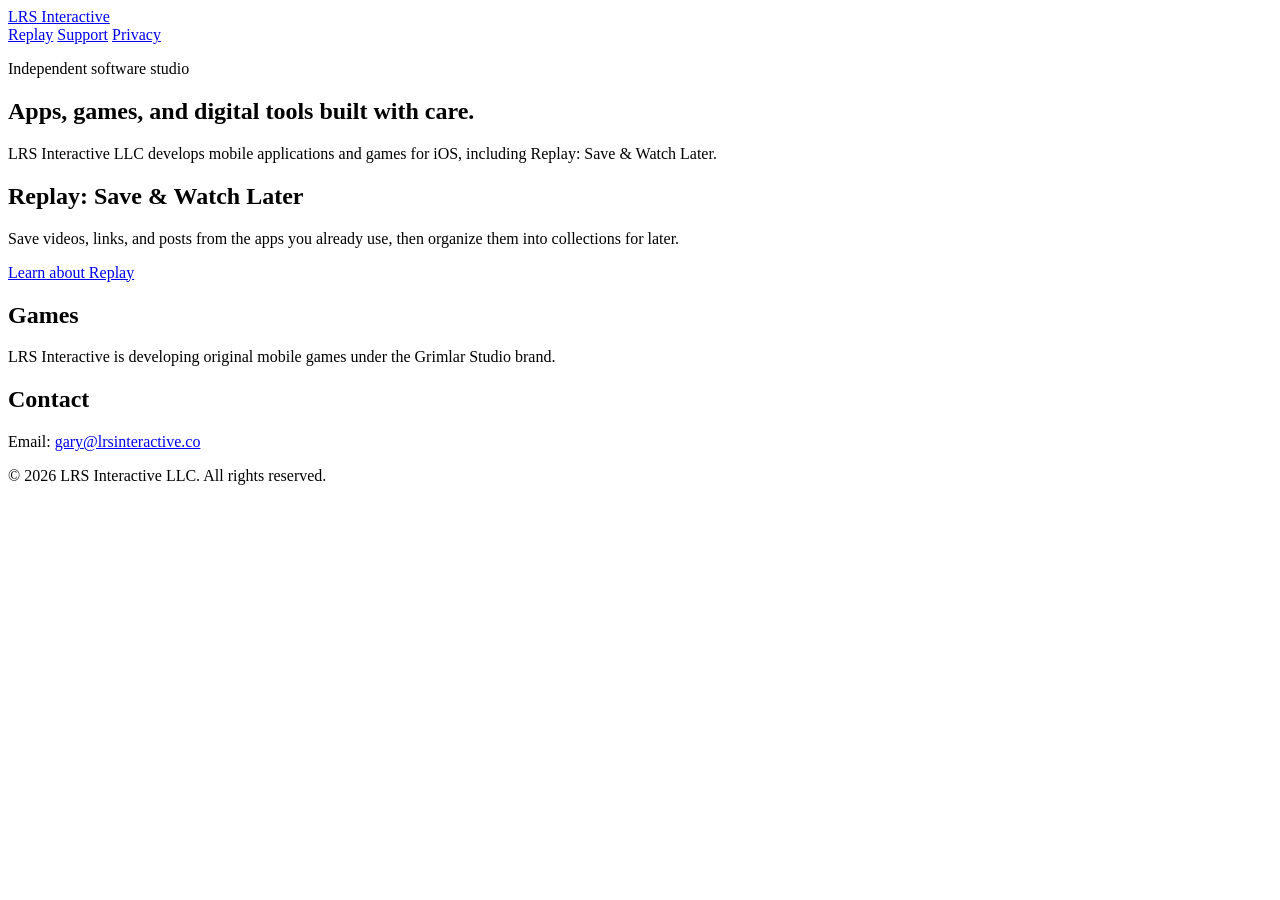
==== index.html @ 7344cbc9 "Create index.html" ====
<!doctype html>
<html lang="en">
<head>
  <meta charset="utf-8">
  <meta name="viewport" content="width=device-width, initial-scale=1">
  <title>LRS Interactive LLC</title>
  <meta name="description" content="LRS Interactive LLC is an independent software studio developing mobile apps, games, and digital tools.">
  <link rel="stylesheet" href="/styles.css">
</head>
<body>
  <header class="site-header">
    <div class="container nav">
      <a class="logo" href="/">LRS Interactive</a>
      <nav>
        <a href="/replay/">Replay</a>
        <a href="/replay/support/">Support</a>
        <a href="/replay/privacy/">Privacy</a>
      </nav>
    </div>
  </header>

  <main>
    <section class="hero container">
      <p class="eyebrow">Independent software studio</p>
      <h1>Apps, games, and digital tools built with care.</h1>
      <p class="lead">
        LRS Interactive LLC develops mobile applications and games for iOS, including Replay: Save & Watch Later.
      </p>
    </section>

    <section class="container card-grid">
      <article class="card">
        <h2>Replay: Save & Watch Later</h2>
        <p>
          Save videos, links, and posts from the apps you already use, then organize them into collections for later.
        </p>
        <a class="button" href="/replay/">Learn about Replay</a>
      </article>

      <article class="card">
        <h2>Games</h2>
        <p>
          LRS Interactive is developing original mobile games under the Grimlar Studio brand.
        </p>
      </article>
    </section>

    <section class="container contact">
      <h2>Contact</h2>
      <p>
        Email: <a href="mailto:gary@lrsinteractive.co">gary@lrsinteractive.co</a>
      </p>
    </section>
  </main>

  <footer class="site-footer">
    <div class="container">
      <p>© <span id="year"></span> LRS Interactive LLC. All rights reserved.</p>
    </div>
  </footer>

  <script>
    document.getElementById("year").textContent = new Date().getFullYear();
  </script>
</body>
</html>
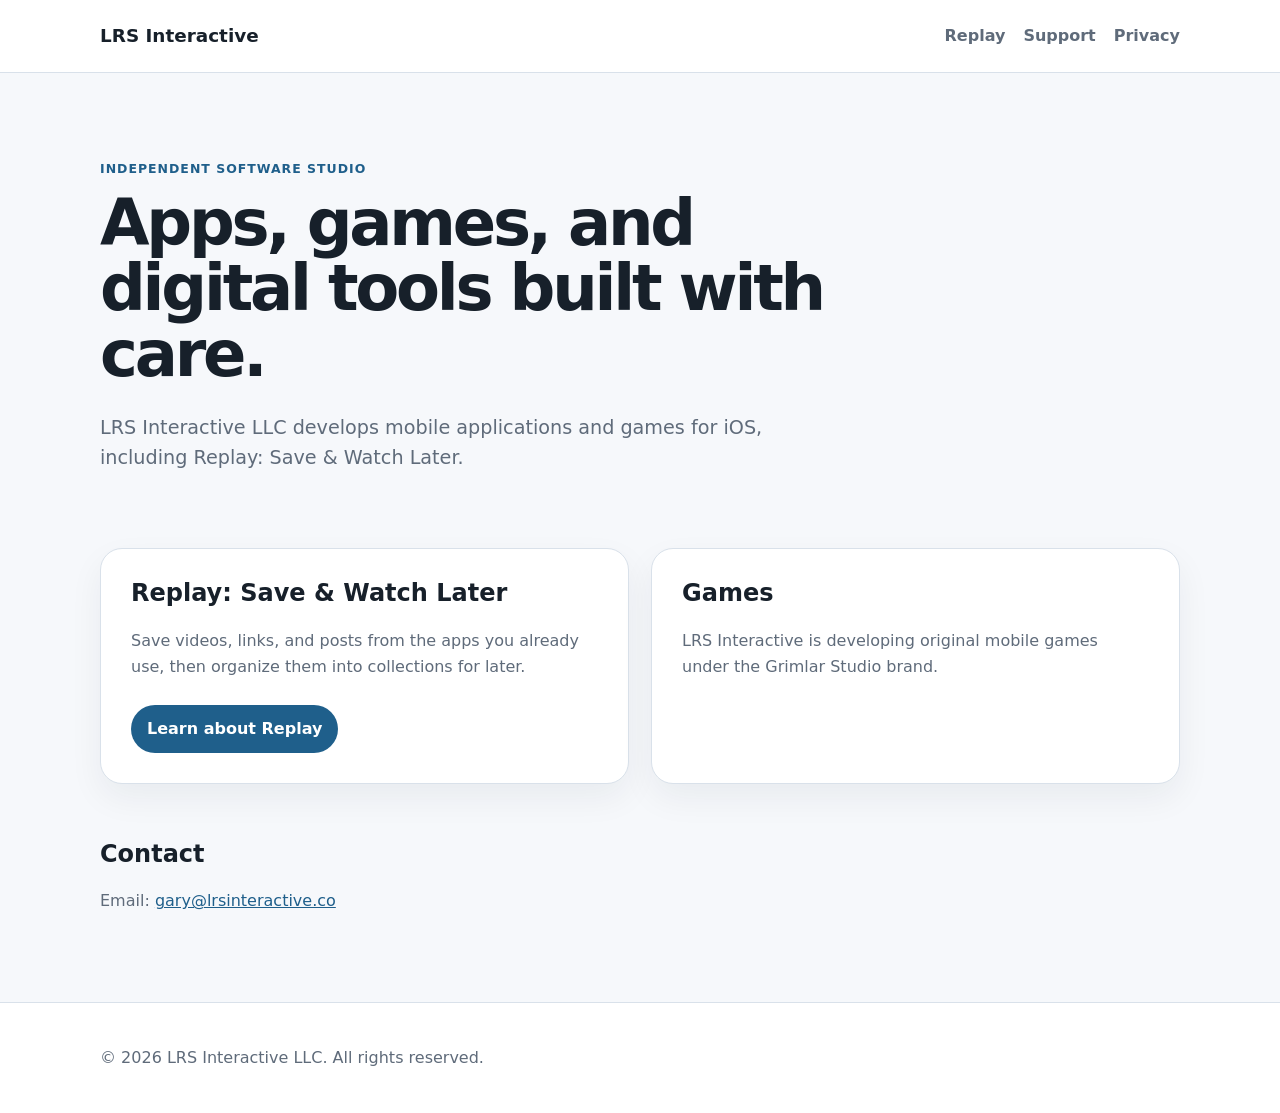
==== commit fa1874f6: "Update index.html" ====
--- a/index.html
+++ b/index.html
@@ -5,7 +5,7 @@
   <meta name="viewport" content="width=device-width, initial-scale=1">
   <title>LRS Interactive LLC</title>
   <meta name="description" content="LRS Interactive LLC is an independent software studio developing mobile apps, games, and digital tools.">
-  <link rel="stylesheet" href="/styles.css">
+  <link rel="stylesheet" href="styles.css">
 </head>
 <body>
   <header class="site-header">
--- a/styles.css
+++ b/styles.css
@@ -0,0 +1,162 @@
+:root {
+  --bg: #f6f8fb;
+  --text: #17202a;
+  --muted: #5f6b7a;
+  --card: #ffffff;
+  --border: #d9e1ea;
+  --accent: #1f5f8b;
+  --accent-dark: #164766;
+}
+
+* {
+  box-sizing: border-box;
+}
+
+body {
+  margin: 0;
+  font-family: system-ui, -apple-system, BlinkMacSystemFont, "Segoe UI", sans-serif;
+  background: var(--bg);
+  color: var(--text);
+  line-height: 1.6;
+}
+
+a {
+  color: var(--accent);
+}
+
+.container {
+  width: min(1080px, calc(100% - 40px));
+  margin: 0 auto;
+}
+
+.site-header {
+  background: #ffffff;
+  border-bottom: 1px solid var(--border);
+}
+
+.nav {
+  display: flex;
+  align-items: center;
+  justify-content: space-between;
+  min-height: 72px;
+  gap: 24px;
+}
+
+.logo {
+  font-weight: 750;
+  font-size: 1.15rem;
+  color: var(--text);
+  text-decoration: none;
+}
+
+nav {
+  display: flex;
+  gap: 18px;
+  flex-wrap: wrap;
+}
+
+nav a {
+  color: var(--muted);
+  text-decoration: none;
+  font-weight: 600;
+}
+
+nav a:hover {
+  color: var(--accent);
+}
+
+.hero {
+  padding: 86px 0 54px;
+}
+
+.eyebrow {
+  margin: 0 0 12px;
+  color: var(--accent);
+  font-weight: 700;
+  text-transform: uppercase;
+  letter-spacing: 0.08em;
+  font-size: 0.78rem;
+}
+
+h1 {
+  max-width: 780px;
+  margin: 0;
+  font-size: clamp(2.4rem, 5vw, 4.8rem);
+  line-height: 1.02;
+  letter-spacing: -0.05em;
+}
+
+.lead {
+  max-width: 700px;
+  margin: 26px 0 0;
+  color: var(--muted);
+  font-size: 1.2rem;
+}
+
+.card-grid {
+  display: grid;
+  grid-template-columns: repeat(2, minmax(0, 1fr));
+  gap: 22px;
+  padding: 20px 0 56px;
+}
+
+.card {
+  background: var(--card);
+  border: 1px solid var(--border);
+  border-radius: 22px;
+  padding: 30px;
+  box-shadow: 0 14px 34px rgba(17, 32, 46, 0.06);
+}
+
+.card h2,
+.contact h2 {
+  margin-top: 0;
+  line-height: 1.2;
+}
+
+.card p,
+.contact p {
+  color: var(--muted);
+}
+
+.button {
+  display: inline-block;
+  margin-top: 10px;
+  padding: 11px 16px;
+  background: var(--accent);
+  color: #ffffff;
+  border-radius: 999px;
+  text-decoration: none;
+  font-weight: 700;
+}
+
+.button:hover {
+  background: var(--accent-dark);
+}
+
+.contact {
+  padding: 0 0 72px;
+}
+
+.site-footer {
+  border-top: 1px solid var(--border);
+  padding: 26px 0;
+  color: var(--muted);
+  background: #ffffff;
+}
+
+@media (max-width: 740px) {
+  .nav {
+    align-items: flex-start;
+    flex-direction: column;
+    padding: 18px 0;
+  }
+
+  .card-grid {
+    grid-template-columns: 1fr;
+  }
+
+  .hero {
+    padding-top: 56px;
+  }
+}
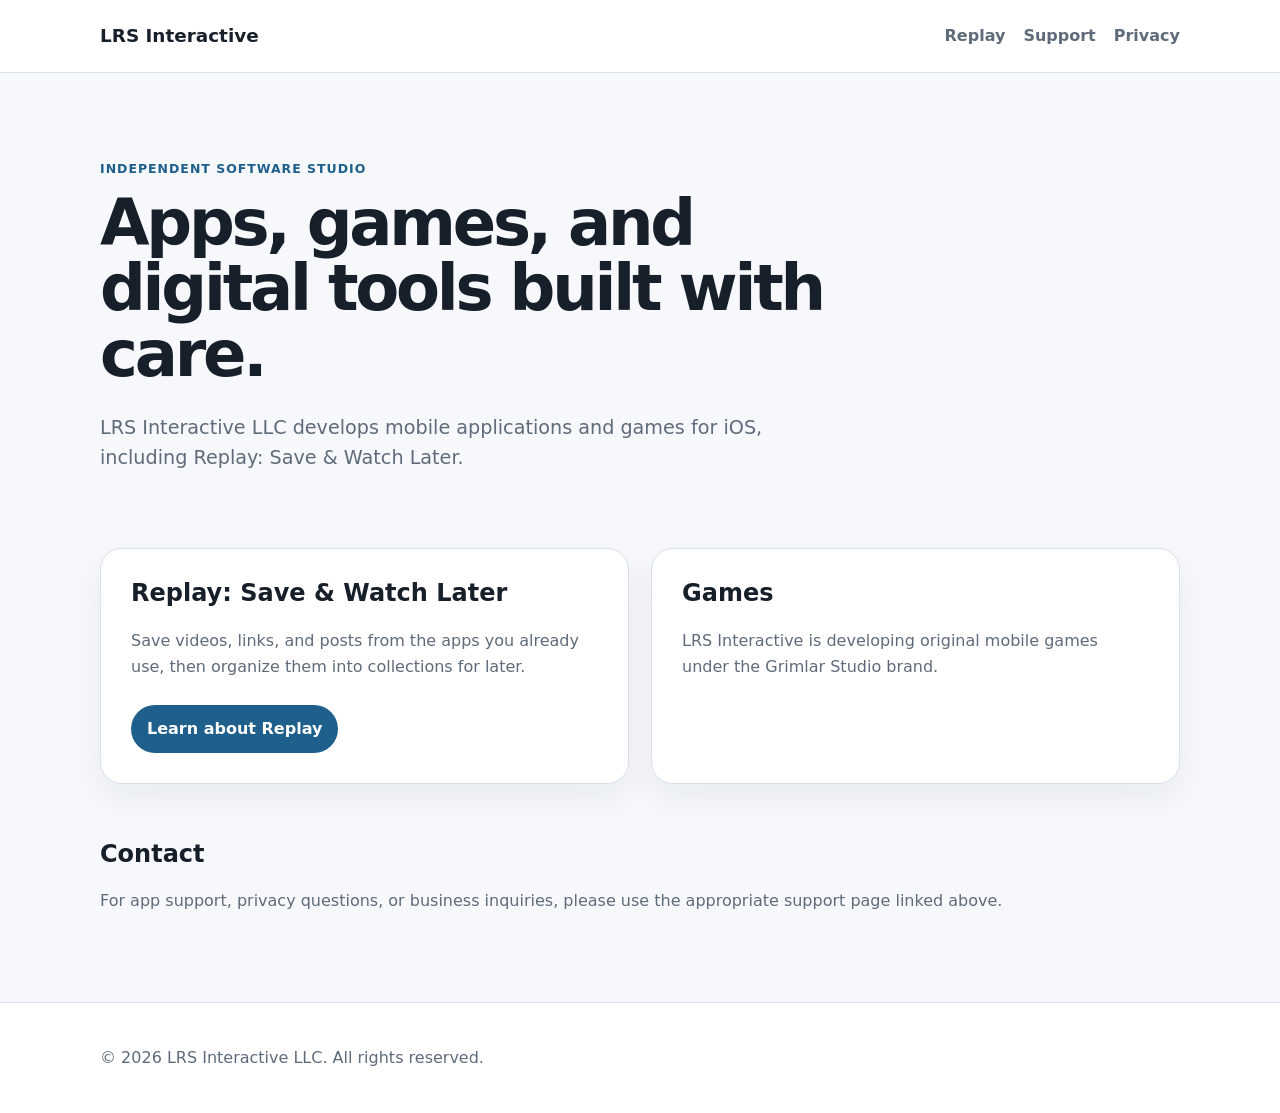
==== commit ba8b4be8: "Update index.html" ====
--- a/index.html
+++ b/index.html
@@ -46,11 +46,11 @@
     </section>
 
     <section class="container contact">
-      <h2>Contact</h2>
-      <p>
-        Email: <a href="mailto:gary@lrsinteractive.co">gary@lrsinteractive.co</a>
-      </p>
-    </section>
+  <h2>Contact</h2>
+  <p>
+    For app support, privacy questions, or business inquiries, please use the appropriate support page linked above.
+  </p>
+</section>
   </main>
 
   <footer class="site-footer">
